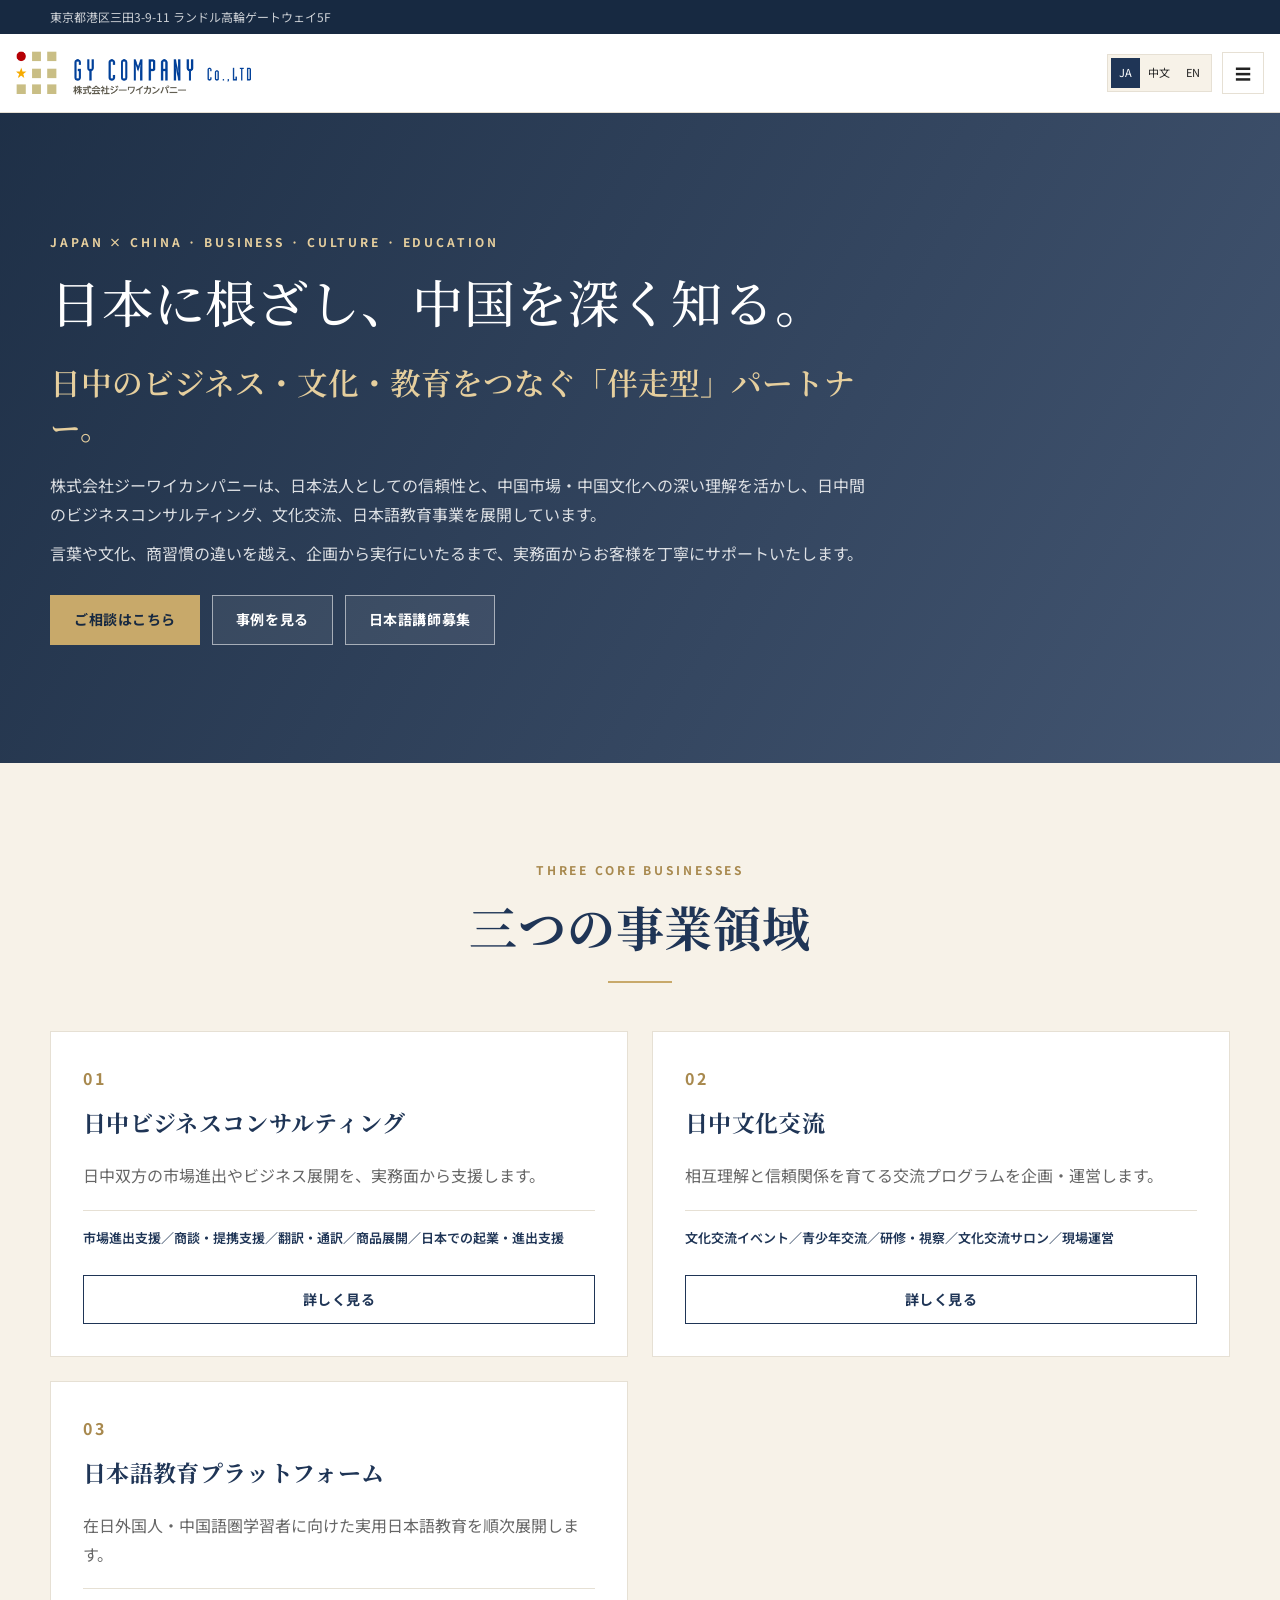
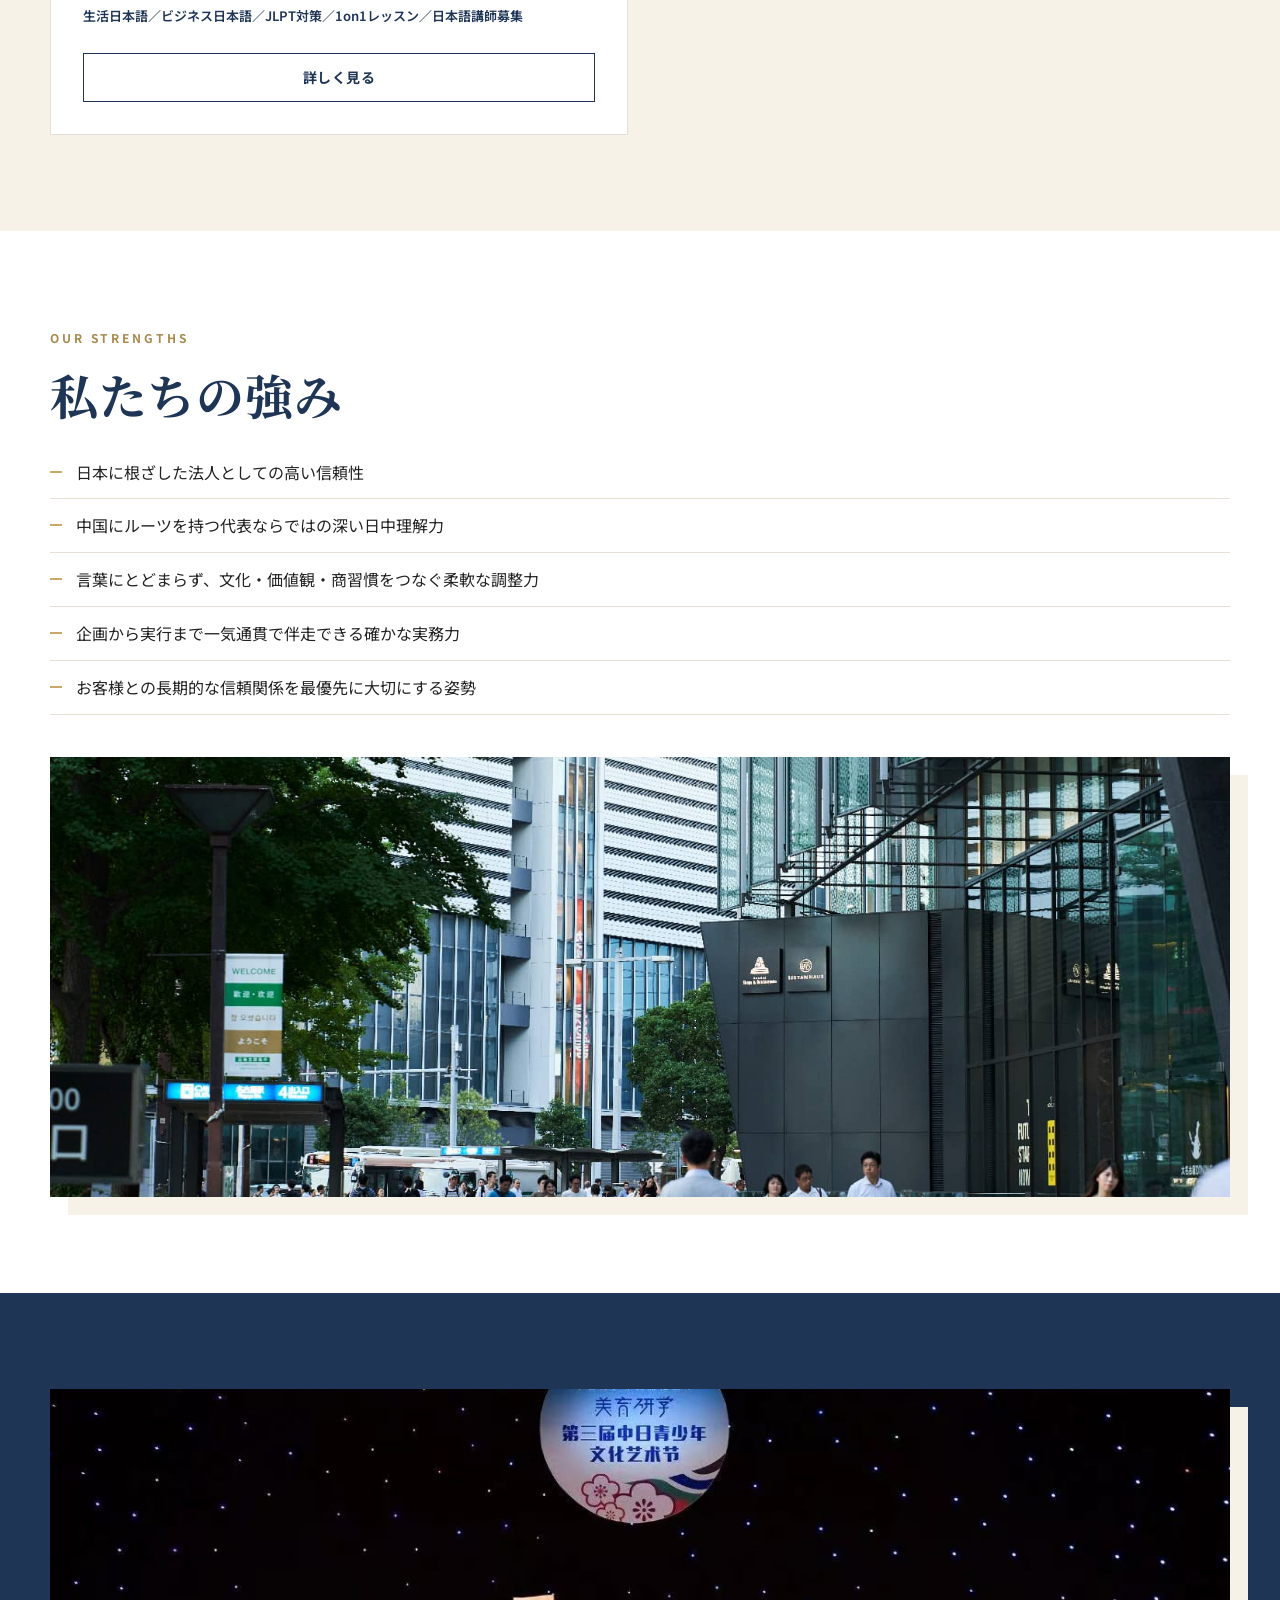
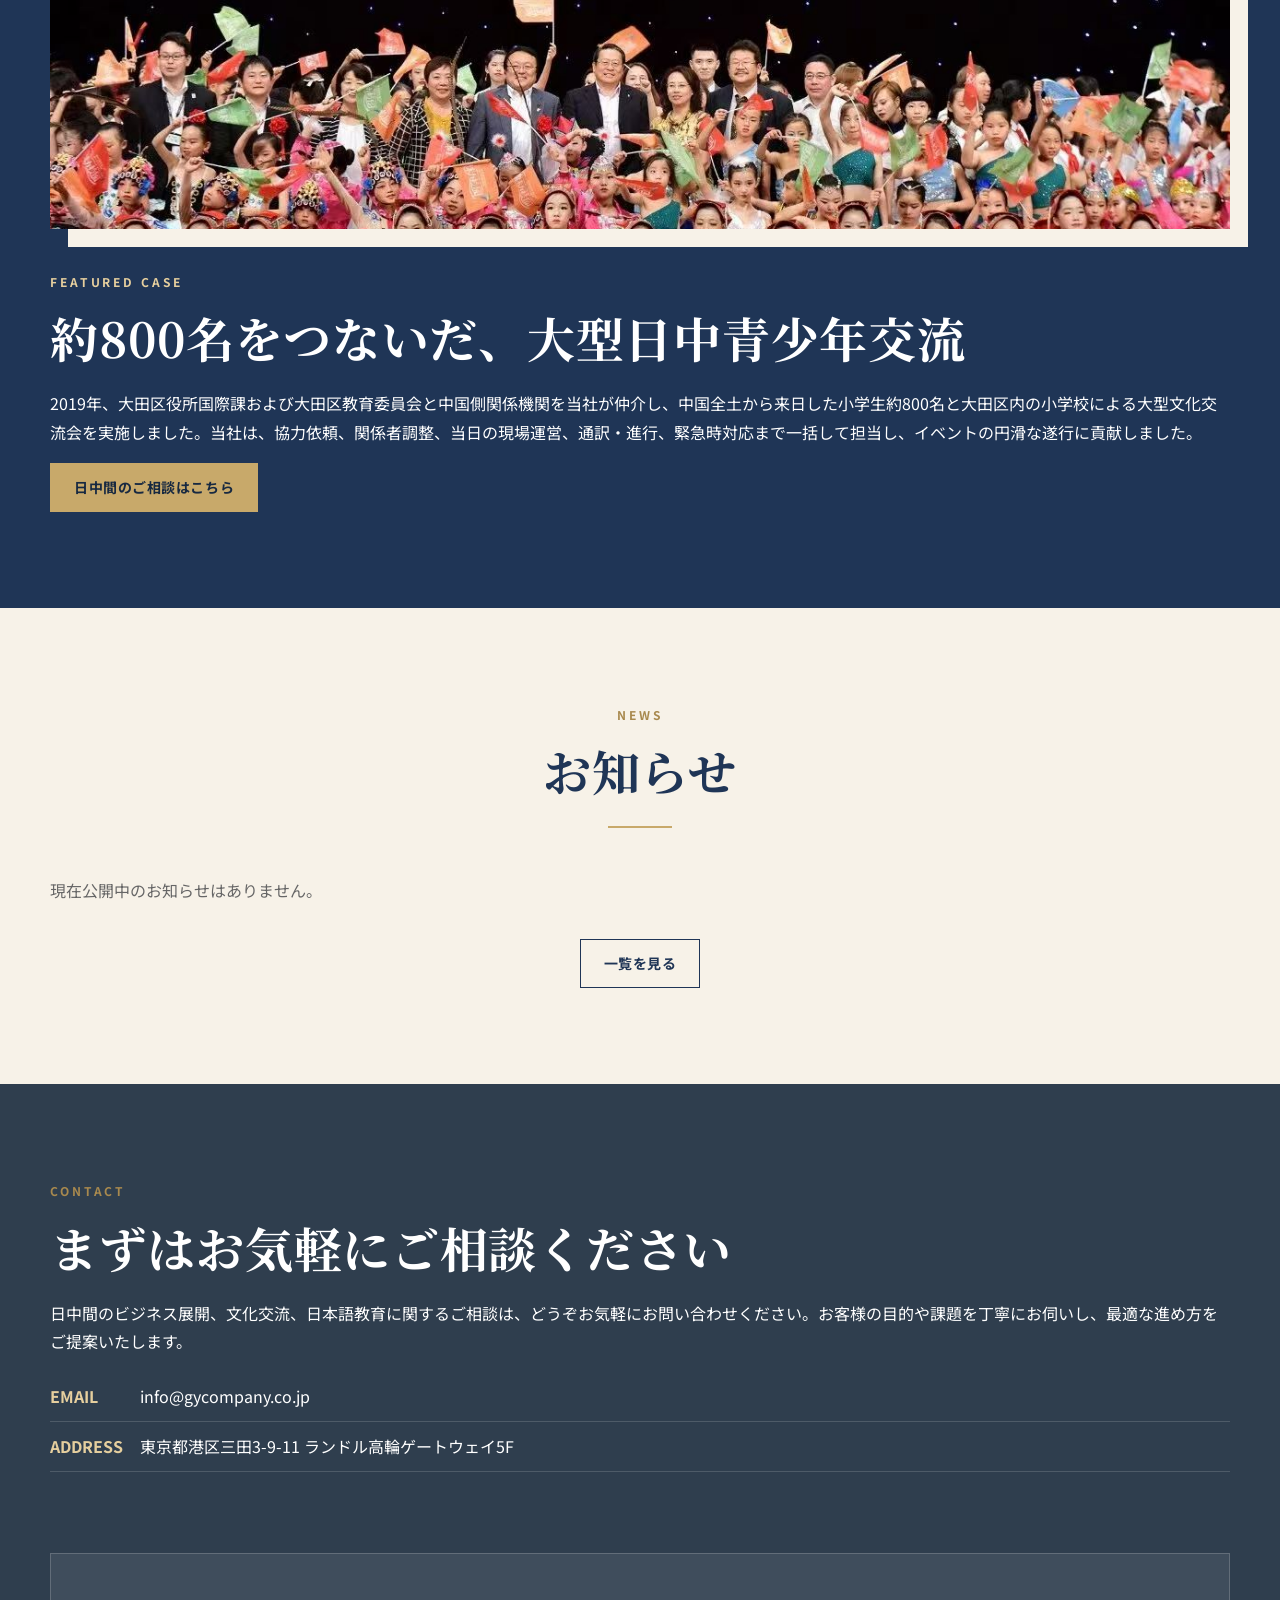
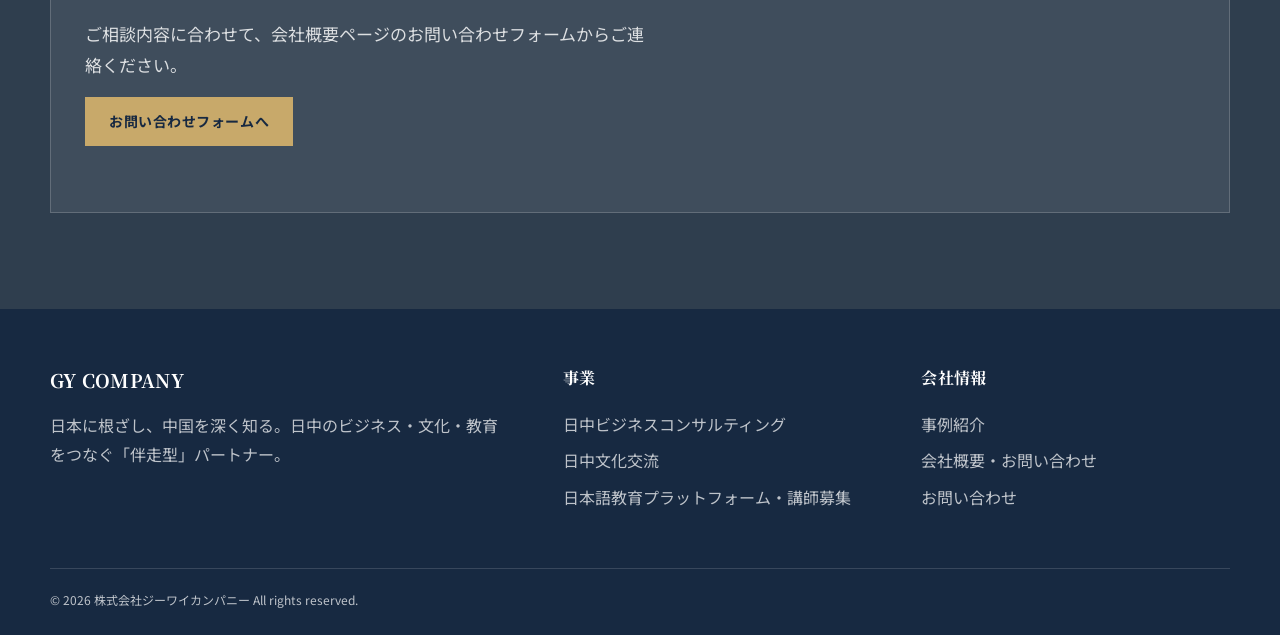
==== index.html @ 6083f7a3 "feat(全站): 实现完整新闻管理系统与后台, 重命名首页文件 1. 将原homepage.html重命名为index.html, 更新所有内部导航链接与跳转页面的链接 2. 搭建多语言新闻内容管理" ====
<!doctype html>
<html lang="ja">
<head>
  <meta charset="utf-8"><meta name="viewport" content="width=device-width,initial-scale=1">
  <meta name="description" content="株式会社ジーワイカンパニーは、日中間のビジネス、文化交流、日本語教育を企画から実行まで支援します。">
  <meta name="theme-color" content="#1f3556"><title>GY COMPANY | 日中間のビジネス・文化・教育をつなぐ</title>
  <link rel="preconnect" href="https://fonts.googleapis.com"><link rel="preconnect" href="https://fonts.gstatic.com" crossorigin>
  <link href="https://fonts.googleapis.com/css2?family=Inter:wght@400;600;700&family=Noto+Sans+JP:wght@400;500;700&family=Noto+Sans+SC:wght@400;500;700&family=Noto+Serif+JP:wght@500;600&display=swap" rel="stylesheet">
  <link rel="stylesheet" href="assets/styles.css">
</head>
<body data-lang="ja" data-page="home">
  <div data-site-header></div>

  <main>
    <section class="hero" style="--hero-image:url('https://picsum.photos/seed/japan-china-bridge-sunset/1800/1100')"><div class="container"><div class="hero-content">
      <div class="eyebrow" data-i18n="heroEyebrow">JAPAN × CHINA · BUSINESS · CULTURE · EDUCATION</div>
      <h1 class="home-hero-title" data-i18n="heroTitle">日本に根ざし、中国を深く知る。</h1>
      <p class="hero-tagline" data-i18n="heroTagline">日中のビジネス・文化・教育をつなぐ「伴走型」パートナー。</p>
      <p class="hero-copy" data-i18n="heroText1">株式会社ジーワイカンパニーは、日本法人としての信頼性と、中国市場・中国文化への深い理解を活かし、日中間のビジネスコンサルティング、文化交流、日本語教育事業を展開しています。</p>
      <p class="hero-copy" data-i18n="heroText2">言葉や文化、商習慣の違いを越え、企画から実行にいたるまで、実務面からお客様を丁寧にサポートいたします。</p>
      <div class="btn-row"><a class="btn btn-gold" href="about.html?topic=other#contact" data-i18n="heroCta1">ご相談はこちら</a><a class="btn btn-light" href="cases.html" data-i18n="heroCta2">事例を見る</a><a class="btn btn-light" href="japanese.html#recruit" data-i18n="heroCta3">日本語講師募集</a></div>
    </div></div></section>

    <section class="section section-ivory"><div class="container"><div class="section-head center reveal"><div class="eyebrow" data-i18n="businessEyebrow">THREE CORE BUSINESSES</div><h2 class="section-title" data-i18n="businessTitle">三つの事業領域</h2><div class="gold-rule"></div></div>
      <div class="grid-3"><article class="card business-card reveal"><div class="card-number">01</div><h3 data-i18n="b1Title">日中ビジネスコンサルティング</h3><p data-i18n="b1Text">日中双方の市場進出やビジネス展開を、実務面から支援します。</p><p class="business-services" data-i18n="b1Services">市場進出支援／商談・提携支援／翻訳・通訳／商品展開／日本での起業・進出支援</p><a class="btn btn-outline" href="business.html" data-i18n="learnMore">詳しく見る</a></article><article class="card business-card reveal"><div class="card-number">02</div><h3 data-i18n="b2Title">日中文化交流</h3><p data-i18n="b2Text">相互理解と信頼関係を育てる交流プログラムを企画・運営します。</p><p class="business-services" data-i18n="b2Services">文化交流イベント／青少年交流／研修・視察／文化交流サロン／現場運営</p><a class="btn btn-outline" href="culture.html" data-i18n="learnMore">詳しく見る</a></article><article class="card business-card reveal"><div class="card-number">03</div><h3 data-i18n="b3Title">日本語教育プラットフォーム</h3><p data-i18n="b3Text">在日外国人・中国語圏学習者に向けた実用日本語教育を順次展開します。</p><p class="business-services" data-i18n="b3Services">生活日本語／ビジネス日本語／JLPT対策／1on1レッスン／日本語講師募集</p><a class="btn btn-outline" href="japanese.html" data-i18n="learnMore">詳しく見る</a></article></div>
    </div></section>

    <section class="section"><div class="container split"><div class="reveal"><div class="eyebrow" data-i18n="strengthEyebrow">OUR STRENGTHS</div><h2 class="section-title" data-i18n="strengthTitle">私たちの強み</h2><ul class="feature-list"><li data-i18n="s1">日本に根ざした法人としての高い信頼性</li><li data-i18n="s2">中国にルーツを持つ代表ならではの深い日中理解力</li><li data-i18n="s3">言葉にとどまらず、文化・価値観・商習慣をつなぐ柔軟な調整力</li><li data-i18n="s4">企画から実行まで一気通貫で伴走できる確かな実務力</li><li data-i18n="s5">お客様との長期的な信頼関係を最優先に大切にする姿勢</li></ul></div><div class="media reveal" style="background-image:url('./assets/images/homepage-1.jpg')" role="img" aria-label="Cross-cultural team"></div></div></section>

    <section class="section section-navy"><div class="container split"><div class="media reveal" style="background-image:url('./assets/images/homepage-2.jpg')" role="img" aria-label="Youth exchange"></div><div class="reveal"><div class="eyebrow" data-i18n="caseEyebrow">FEATURED CASE</div><h2 class="section-title" data-i18n="caseTitle">約800名をつないだ、大型日中青少年交流</h2><p data-i18n="caseText">2019年、大田区役所国際課および大田区教育委員会と中国側関係機関を当社が仲介し、中国全土から来日した小学生約800名と大田区内の小学校による大型文化交流会を実施しました。当社は、協力依頼、関係者調整、当日の現場運営、通訳・進行、緊急時対応まで一括して担当し、イベントの円滑な遂行に貢献しました。</p><a class="btn btn-gold" href="about.html?topic=business#contact" data-i18n="consultCta">日中間のご相談はこちら</a></div></div></section>

    <section class="section section-ivory"><div class="container"><div class="section-head center reveal"><div class="eyebrow" data-i18n="newsEyebrow">NEWS</div><h2 class="section-title" data-i18n="newsTitle">お知らせ</h2><div class="gold-rule"></div></div><div class="news-grid grid-3" data-news-list data-news-limit="3"><p class="news-empty" data-i18n="newsLoading">お知らせを読み込んでいます。</p></div><div class="center news-more"><a class="btn btn-outline" href="news.html" data-i18n="newsMore">一覧を見る</a></div></div></section>
  </main>

  <section id="contact" class="section contact"><div class="container contact-grid"><div><div class="eyebrow" data-i18n="contactEyebrow">CONTACT</div><h2 class="section-title" data-i18n="contactTitle">まずはお気軽にご相談ください</h2><p data-i18n="contactLead">日中間のビジネス展開、文化交流、日本語教育に関するご相談は、どうぞお気軽にお問い合わせください。お客様の目的や課題を丁寧にお伺いし、最適な進め方をご提案いたします。</p><ul class="contact-list"><li><b>EMAIL</b>info@gycompany.co.jp</li><li><b>ADDRESS</b><span data-i18n="topAddress">東京都港区三田3-9-11 ランドル高輪ゲートウェイ5F</span></li></ul></div>
    <div class="contact-panel"><p data-i18n="homeContactPanelText">ご相談内容に合わせて、会社概要ページのお問い合わせフォームからご連絡ください。</p><a class="btn btn-gold" href="about.html?topic=other#contact" data-i18n="homeContactPanelCta">お問い合わせフォームへ</a></div>
  </div></section>

  <div data-site-footer></div>
  <script src="assets/components.js"></script><script src="assets/i18n/ja.js"></script><script src="assets/i18n/zh.js"></script><script src="assets/i18n/en.js"></script><script src="assets/app.js"></script><script src="assets/news.js"></script>
</body></html>
---- assets/styles.css ----
:root {
  --c-primary: #1f3556;
  --c-primary-2: #2f3e4e;
  --c-primary-soft: #e8edf3;
  --c-gold: #c8a96a;
  --c-gold-deep: #a8894e;
  --c-ivory: #f7f2e8;
  --c-white: #fff;
  --c-text: #222;
  --c-muted: #666;
  --c-border: #e6e0d4;
  --c-success: #39745b;
  --c-error: #a23d3d;
  --font-ja: "Noto Sans JP", "Yu Gothic", sans-serif;
  --font-zh: "Noto Sans SC", "Microsoft YaHei", sans-serif;
  --font-en: Inter, system-ui, sans-serif;
  --font-serif: "Noto Serif JP", "Yu Mincho", serif;
  --container: 1180px;
  --shadow: 0 18px 50px rgba(31, 53, 86, .11);
}

* { box-sizing: border-box; }
html { scroll-behavior: smooth; }
body { margin: 0; color: var(--c-text); background: var(--c-white); font-family: var(--font-ja); line-height: 1.8; -webkit-font-smoothing: antialiased; }
body[data-lang="zh"] { font-family: var(--font-zh); }
body[data-lang="en"] { font-family: var(--font-en); }
img, svg { display: block; max-width: 100%; }
a { color: inherit; text-decoration: none; }
button, input, select, textarea { font: inherit; }
button { color: inherit; cursor: pointer; }
h1, h2, h3, h4, p { margin-top: 0; }
h1, h2, h3, h4 { font-family: var(--font-serif); line-height: 1.35; letter-spacing: .015em; }
body[data-lang="en"] h1, body[data-lang="en"] h2, body[data-lang="en"] h3 { font-family: var(--font-en); }
.container { width: min(var(--container), calc(100% - 48px)); margin-inline: auto; }
.narrow { width: min(820px, 100%); margin-inline: auto; }
.section { padding: 96px 0; }
.section-ivory { background: var(--c-ivory); }
.section-navy { background: var(--c-primary); color: #fff; }
.section-navy h2, .section-navy h3 { color: #fff; }
.eyebrow { color: var(--c-gold-deep); font-size: 12px; font-weight: 700; letter-spacing: .24em; text-transform: uppercase; margin-bottom: 14px; }
.section-navy .eyebrow, .hero .eyebrow { color: #e6cf9e; }
.section-title { margin-bottom: 18px; color: var(--c-primary); font-size: clamp(30px, 4vw, 48px); }
.section-lead { max-width: 760px; color: var(--c-muted); font-size: 17px; }
.section-head { margin-bottom: 48px; }
.center { text-align: center; }
.center .section-lead { margin-inline: auto; }
.gold-rule { width: 64px; height: 2px; margin: 22px 0; background: var(--c-gold); }
.center .gold-rule { margin-inline: auto; }

.topbar { background: #172941; color: rgba(255,255,255,.78); font-size: 12px; }
.topbar-inner { min-height: 34px; display: flex; justify-content: space-between; align-items: center; gap: 18px; }
.nav { position: sticky; top: 0; z-index: 50; border-bottom: 1px solid var(--c-border); background: rgba(255,255,255,.95); backdrop-filter: blur(14px); }
.nav .container { width: min(1720px, calc(100% - 32px)); }
.nav-inner { height: 78px; display: flex; align-items: center; justify-content: space-between; gap: 16px; }
.nav-logo { flex: 0 0 auto; }
.nav-logo img { height: 44px; width: auto; }
.nav-menu { display: flex; align-items: center; justify-content: center; gap: clamp(10px, 1vw, 18px); flex: 1 0 auto; }
.nav-menu a { position: relative; color: var(--c-primary-2); font-size: 12px; font-weight: 600; white-space: nowrap; }
.nav-menu a::after { content: ""; position: absolute; left: 0; right: 100%; bottom: -8px; height: 2px; background: var(--c-gold); transition: right .25s; }
.nav-menu a:hover::after, .nav-menu a.active::after { right: 0; }
.nav-actions { display: flex; align-items: center; gap: 10px; flex: 0 0 auto; }
.nav-actions .btn, .lang-switch { flex: 0 0 auto; white-space: nowrap; }
.nav-cta { min-width: max-content; }
.lang-switch { display: flex; padding: 3px; border: 1px solid var(--c-border); background: var(--c-ivory); }
.lang-switch button { border: 0; background: transparent; padding: 5px 8px; font-size: 11px; }
.lang-switch button.active { color: #fff; background: var(--c-primary); }
.mobile-toggle { display: none; width: 42px; height: 42px; border: 1px solid var(--c-border); background: #fff; place-items: center; }

.btn { display: inline-flex; align-items: center; justify-content: center; gap: 10px; min-height: 48px; padding: 11px 23px; border: 1px solid transparent; font-weight: 700; font-size: 14px; letter-spacing: .04em; transition: .22s ease; }
.btn:hover { transform: translateY(-2px); }
.btn-primary { background: var(--c-primary); color: #fff; }
.btn-primary:hover { background: var(--c-primary-2); box-shadow: var(--shadow); }
.btn-gold { background: var(--c-gold); color: #172941; }
.btn-gold:hover { background: #d4b87c; }
.btn-outline { border-color: currentColor; color: var(--c-primary); background: transparent; }
.btn-light { border-color: rgba(255,255,255,.55); color: #fff; background: rgba(255,255,255,.07); }
.btn-row { display: flex; flex-wrap: wrap; gap: 12px; }

.hero { position: relative; min-height: 650px; display: grid; align-items: center; overflow: hidden; color: #fff; background: linear-gradient(120deg, rgba(23,41,65,.97), rgba(31,53,86,.84)), var(--hero-image, none) center/cover; }
.hero::after { content: ""; position: absolute; inset: 0; opacity: .12; background-image: linear-gradient(90deg, transparent 49.5%, #fff 50%, transparent 50.5%), linear-gradient(transparent 49.5%, #fff 50%, transparent 50.5%); background-size: 90px 90px; }
.hero-content { position: relative; z-index: 1; max-width: 850px; padding: 110px 0; }
.hero h1 { color: #fff; font-size: clamp(43px, 6vw, 76px); margin-bottom: 24px; font-weight: 500; }
.hero .home-hero-title { color: #fff; font-size: clamp(34px, 4vw, 52px); font-weight: 500; line-height: 1.35; }
.hero .lead { max-width: 720px; margin-bottom: 32px; color: rgba(255,255,255,.82); font-size: 18px; }
.hero-tagline { max-width: 820px; margin-bottom: 22px; color: #e6cf9e; font-family: var(--font-serif); font-size: clamp(22px, 2.4vw, 34px); font-weight: 600; line-height: 1.45; }
.hero-copy { max-width: 820px; margin-bottom: 10px; color: rgba(255,255,255,.84); font-size: 16px; }
.hero-copy + .btn-row { margin-top: 28px; }
.page-hero { min-height: 430px; }
.page-hero .hero-content { padding: 78px 0; }
.page-hero h1 { color: #fff; font-size: clamp(34px, 4vw, 52px); font-weight: 500; line-height: 1.35; }
.page-hero-subtitle { display: block; margin-top: 12px; color: #e6cf9e; font-size: clamp(22px, 2.4vw, 34px); font-weight: 600; line-height: 1.45; }
.hero-section-name { margin: -4px 0 18px; color: rgba(255,255,255,.84); font-size: 16px; font-weight: 600; }

.grid-2 { display: grid; grid-template-columns: repeat(2, minmax(0,1fr)); gap: 34px; }
.grid-3 { display: grid; grid-template-columns: repeat(3, minmax(0,1fr)); gap: 24px; }
.grid-4 { display: grid; grid-template-columns: repeat(4, minmax(0,1fr)); gap: 20px; }
.card { padding: 32px; border: 1px solid var(--c-border); background: #fff; }
.card h3 { color: var(--c-primary); font-size: 23px; }
.card p { color: var(--c-muted); }
.card-number { color: var(--c-gold-deep); font-weight: 700; letter-spacing: .16em; margin-bottom: 14px; }
.card-dark { background: var(--c-primary-2); border-color: var(--c-primary-2); color: #fff; }
.card-dark h3 { color: #fff; }
.card-dark p { color: rgba(255,255,255,.72); }
body[data-page="education"] .card { background: #fff; border-color: var(--c-border); color: var(--c-text); }
body[data-page="education"] .card h3 { color: var(--c-primary); }
body[data-page="education"] .card p, body[data-page="education"] .card .check-list li { color: var(--c-muted); }
.business-card { display: flex; flex-direction: column; }
.business-card .business-services { flex: 1; margin: 4px 0 24px; padding-top: 15px; border-top: 1px solid var(--c-border); color: var(--c-primary); font-size: 13px; font-weight: 600; line-height: 1.9; }
.business-card.card-dark .business-services { border-color: rgba(255,255,255,.18); color: #e6cf9e; }
.feature-list, .check-list { list-style: none; padding: 0; margin: 0; }
.feature-list li, .check-list li { position: relative; padding: 12px 0 12px 26px; border-bottom: 1px solid var(--c-border); }
.feature-list li::before, .check-list li::before { content: ""; position: absolute; left: 0; top: 25px; width: 12px; height: 2px; background: var(--c-gold); }
.support-list { padding: 8px 16px !important; }
.support-list li { padding: 14px 16px 14px 38px; }
.support-list li::before { left: 14px; top: 27px; }
.media { min-height: 440px; background: var(--c-primary-soft) center/cover; box-shadow: 18px 18px 0 var(--c-ivory); }
.split { display: grid; grid-template-columns: 1fr 1fr; gap: 70px; align-items: center; }
.stat-row { display: grid; grid-template-columns: repeat(4,1fr); border: 1px solid rgba(255,255,255,.22); }
.stat { padding: 28px 18px; text-align: center; border-right: 1px solid rgba(255,255,255,.22); }
.stat:last-child { border-right: 0; }
.stat strong { display: block; color: #e6cf9e; font-family: var(--font-serif); font-size: 42px; }
.timeline { counter-reset: step; }
.timeline-item { position: relative; padding: 0 0 36px 68px; }
.timeline-item::before { counter-increment: step; content: counter(step, decimal-leading-zero); position: absolute; left: 0; top: 0; width: 46px; height: 46px; display: grid; place-items: center; border-radius: 50%; color: #fff; background: var(--c-primary); font-weight: 700; }
.timeline-item::after { content: ""; position: absolute; left: 22px; top: 46px; bottom: 0; width: 1px; background: var(--c-border); }
.timeline-item:last-child::after { display: none; }
.timeline-item h3 { margin-bottom: 5px; color: var(--c-primary); }
.timeline-item p { color: var(--c-muted); }
.case-card { overflow: hidden; border: 1px solid var(--c-border); background: #fff; }
.case-image { aspect-ratio: 16/10; background: var(--c-primary-soft) center/cover; }
.case-body { padding: 28px; }
.case-body h3 { color: var(--c-primary); }
.tag { display: inline-block; margin-bottom: 13px; color: var(--c-gold-deep); font-size: 11px; font-weight: 700; letter-spacing: .16em; text-transform: uppercase; }

.case-features { display: flex; flex-direction: column; gap: 0; }
.case-feature { padding: 64px 0; }
.case-feature + .case-feature { border-top: 1px solid var(--c-border); }
.case-feature-title { margin: 6px 0 18px; color: var(--c-primary); font-size: clamp(28px, 3.2vw, 40px); line-height: 1.4; }
.case-feature-text > p { color: var(--c-muted); }
.case-feature-icons { display: grid; grid-template-columns: repeat(auto-fit, minmax(18px, 1fr)); gap: 28px 20px; margin-top: 34px; }
.case-feature-icon-item { text-align: center; }
.case-feature-icon-item .icon { width: 36px; height: 36px; margin: 0 auto 14px; color: var(--c-gold-deep); }
.case-feature-icon-item span { display: block; margin: 0 auto 12px; color: var(--c-primary); font-size: 13.5px; font-weight: 600; line-height: 1.6; }
.case-feature-icon-item::after { content: ""; display: block; width: 26px; height: 2px; margin: 0 auto; background: var(--c-gold); }
.case-feature-single { display: flex; align-items: center; gap: 20px; margin-top: 34px; }
.icon-circle { flex: 0 0 auto; width: 62px; height: 62px; display: grid; place-items: center; border: 1.5px solid var(--c-gold-deep); border-radius: 50%; }
.icon-circle .icon { width: 26px; height: 26px; margin: 0; color: var(--c-gold-deep); }
.case-feature-single p { margin: 0; color: var(--c-primary); font-size: 14.5px; font-weight: 600; line-height: 1.8; white-space: pre-line; }
.case-feature-media { position: relative; }
.case-feature-media-main { aspect-ratio: 4/3; background: var(--c-primary-soft) center/cover; box-shadow: var(--shadow); }
.case-feature-media-overlap { position: absolute; right: -26px; bottom: -34px; width: 54%; aspect-ratio: 4/3; background: var(--c-primary-soft) center/cover; border: 6px solid #fff; box-shadow: 0 20px 45px rgba(23,41,65,.25); }
.case-feature-media-grid { margin-top: 16px; display: grid; grid-template-columns: repeat(3, 1fr); gap: 16px; }
.case-feature-media-grid figure { margin: 0; }
.case-feature-media-grid .thumb { aspect-ratio: 4/3; background: var(--c-primary-soft) center/cover; }
.case-feature-media-grid figcaption { margin-top: 9px; padding: 0 2px; color: var(--c-primary); font-size: 10px; font-weight: 600; letter-spacing: -.01em; text-align: center; white-space: nowrap; overflow: hidden; text-overflow: ellipsis; }
.case-feature-quote { display: flex; align-items: center; gap: 26px; margin-top: 56px; }
.case-feature-quote .rule { flex: 1; height: 2px; background: var(--c-gold); opacity: .55; }
.case-feature-quote p { margin: 0; color: var(--c-gold); font-family: var(--font-serif); font-size: clamp(17px, 2vw, 21px); text-align: center; white-space: nowrap; }
@media (max-width: 1480px) {
  .case-feature-media-overlap { right: -12px; bottom: -22px; width: 50%; }
}
@media (max-width: 680px) {
  .case-feature { padding: 46px 0; }
  .case-feature-media-overlap { position: static; width: 100%; margin-top: 14px; border-width: 4px; }
  .case-feature-media-grid { grid-template-columns: repeat(3, 1fr); gap: 10px; }
  .case-feature-quote { flex-direction: column; gap: 14px; }
  .case-feature-quote .rule { width: 40px; height: 2px; }
  .case-feature-quote p { white-space: normal; }
}
.quote { padding: 38px; border-left: 3px solid var(--c-gold); background: var(--c-ivory); font-family: var(--font-serif); font-size: 20px; }

.message-section { position: relative; overflow: hidden; }
.message-split { align-items: stretch; }
.message-media { border-radius: 14px; overflow: hidden; box-shadow: var(--shadow); }
.message-media img { display: block; width: 100%; height: 100%; aspect-ratio: 4/5; object-fit: cover; }
.message-copy { display: flex; flex-direction: column; }
.message-section .section-title { font-size: clamp(24px, 2.6vw, 32px); margin-bottom: 12px; }
.message-quote { margin: 14px 0 18px; padding: 16px 20px; border-left: 3px solid var(--c-gold); background: var(--c-ivory); color: var(--c-primary); font-family: var(--font-serif); font-size: clamp(14.5px, 1.4vw, 16px); font-weight: 600; line-height: 1.55; white-space: pre-line; }
.message-section p { font-size: 13.5px; line-height: 1.75; }
.message-signature { display: flex; align-items: baseline; flex-wrap: wrap; gap: 12px; margin-top: 16px; padding-top: 14px; border-top: 1px solid var(--c-border); }
.message-signature .sig-org { color: var(--c-primary); font-size: 13px; letter-spacing: .04em; white-space: nowrap; }
.message-signature .sig-name { color: var(--c-primary); font-family: var(--font-serif); font-size: 20px; font-weight: 600; white-space: nowrap; }
.message-section .btn { margin-top: 14px; min-height: 38px; padding: 8px 18px; gap: 6px; font-size: 12.5px; align-self: flex-start; }
.btn-pill { border-radius: 999px; }
.message-watermark { margin-top: auto; padding-top: 14px; color: var(--c-primary); font-family: var(--font-serif); font-size: clamp(46px, 6vw, 76px); font-weight: 700; letter-spacing: .05em; line-height: 1; white-space: nowrap; overflow: hidden; user-select: none; text-align: right; }
@media (max-width: 1480px) {
  .message-media img { aspect-ratio: 16/11; }
}
@media (max-width: 680px) {
  .message-split { align-items: start; }
  .message-watermark { font-size: clamp(34px, 12vw, 52px); margin-top: 18px; }
}
.pricing-card { max-width: 760px; margin: 0 auto; padding: 40px; border: 1px solid var(--c-border); background: #fff; text-align: center; }
.pricing-tags { display: flex; flex-wrap: wrap; justify-content: center; gap: 10px; margin-bottom: 28px; }
.pricing-tags span { padding: 7px 16px; border: 1px solid var(--c-border); border-radius: 999px; color: var(--c-primary); font-size: 12.5px; font-weight: 600; }
.pricing-list { list-style: none; margin: 0 0 24px; padding: 0; text-align: left; }
.pricing-list li { display: flex; align-items: center; justify-content: space-between; gap: 16px; padding: 13px 4px; border-bottom: 1px solid var(--c-border); }
.pricing-list li span { color: var(--c-text); font-size: 14.5px; }
.pricing-list li b { color: var(--c-gold-deep); font-size: 14.5px; white-space: nowrap; }
.pricing-note { margin-bottom: 26px; color: var(--c-muted); font-size: 12.5px; }
.pricing-dialog { width: min(920px, 92vw); max-height: 90vh; padding: 0; border: 0; background: transparent; overflow: visible; }
.pricing-dialog::backdrop { background: rgba(23, 41, 65, .72); }
.pricing-dialog img { width: 100%; max-height: 86vh; object-fit: contain; background: #fff; }
.pricing-dialog-close { position: absolute; top: -18px; right: -18px; width: 38px; height: 38px; border: 0; border-radius: 50%; background: #fff; box-shadow: var(--shadow); color: var(--c-primary); font-size: 20px; line-height: 1; cursor: pointer; }
@media (max-width: 680px) {
  .pricing-card { padding: 26px 20px; }
  .pricing-dialog-close { top: -14px; right: 0; }
}
.profile-table { width: 100%; border-collapse: collapse; }
.profile-table th, .profile-table td { padding: 17px 20px; border-bottom: 1px solid var(--c-border); text-align: left; vertical-align: top; }
.profile-table th { width: 190px; color: var(--c-primary); background: var(--c-ivory); }

.contact { background: var(--c-primary-2); color: #fff; }
.contact-grid { display: grid; grid-template-columns: .9fr 1.1fr; gap: 65px; }
.contact h2 { color: #fff; }
.contact-list { list-style: none; padding: 0; }
.contact-list li { padding: 10px 0; border-bottom: 1px solid rgba(255,255,255,.15); }
.contact-list b { display: inline-block; width: 90px; color: #e6cf9e; }
.contact-form { padding: 30px; background: #fff; color: var(--c-text); }
.contact-panel { display: flex; flex-direction: column; align-items: flex-start; justify-content: center; min-height: 260px; padding: 34px; border: 1px solid rgba(255,255,255,.18); background: rgba(255,255,255,.08); }
.contact-panel p { max-width: 560px; color: rgba(255,255,255,.82); font-size: 17px; }
.form-grid { display: grid; grid-template-columns: 1fr 1fr; gap: 16px; }
.field { margin-bottom: 16px; }
.field label { display: block; margin-bottom: 5px; color: var(--c-primary); font-size: 13px; font-weight: 700; }
.field input, .field select, .field textarea { width: 100%; padding: 12px; border: 1px solid var(--c-border); background: #fff; }
.field textarea { min-height: 120px; resize: vertical; }

.news-grid { align-items: stretch; }
.news-card { height: 100%; transition: transform .22s ease, box-shadow .22s ease; }
.news-card:hover { transform: translateY(-3px); box-shadow: var(--shadow); }
.news-card a { display: flex; flex-direction: column; height: 100%; }
.news-card h3 { margin-bottom: 12px; }
.news-card p { margin-bottom: 0; }
.news-empty { grid-column: 1 / -1; margin: 0; color: var(--c-muted); }
.news-more { margin-top: 34px; }
.news-detail .tag { margin-bottom: 18px; }
.news-body { margin-top: 34px; color: var(--c-text); font-size: 16px; line-height: 2; }
.news-body p { margin-bottom: 20px; }
.news-back { margin-top: 40px; }

.footer { padding: 58px 0 24px; background: #172941; color: rgba(255,255,255,.72); }
.footer-grid { display: grid; grid-template-columns: 1.5fr 1fr 1fr; gap: 50px; }
.footer h3, .footer h4 { color: #fff; }
.footer ul { list-style: none; padding: 0; }
.footer li { margin-bottom: 8px; }
.footer a:hover { color: #e6cf9e; }
.footer-bottom { display: flex; justify-content: space-between; gap: 20px; margin-top: 40px; padding-top: 20px; border-top: 1px solid rgba(255,255,255,.14); font-size: 12px; }
.reveal { opacity: 0; transform: translateY(18px); transition: opacity .55s ease, transform .55s ease; }
.reveal.visible { opacity: 1; transform: none; }

@media (max-width: 1480px) {
  .nav-menu { display: none; position: absolute; top: 78px; left: 0; right: 0; padding: 22px 24px; background: #fff; border-bottom: 1px solid var(--c-border); flex-direction: column; align-items: flex-start; }
  .nav-menu.open { display: flex; }
  .mobile-toggle { display: grid; }
  .nav-actions .btn { display: none; }
  .grid-3, .grid-4 { grid-template-columns: repeat(2,1fr); }
  .split, .contact-grid { grid-template-columns: 1fr; }
  .split { gap: 42px; }
}
@media (max-width: 680px) {
  .container { width: min(100% - 32px, var(--container)); }
  .section { padding: 68px 0; }
  .topbar-inner span:first-child { display: none; }
  .nav-inner { height: 68px; }
  .nav-logo img { height: 40px; }
  .nav-menu { top: 68px; }
  .lang-switch button { padding: 5px 7px; }
  .hero { min-height: 590px; }
  .page-hero { min-height: 390px; }
  .hero h1 { font-size: 39px; }
  .hero .lead { font-size: 16px; }
  .grid-2, .grid-3, .grid-4, .form-grid, .stat-row, .footer-grid { grid-template-columns: 1fr; }
  .stat { border-right: 0; border-bottom: 1px solid rgba(255,255,255,.22); }
  .stat:last-child { border-bottom: 0; }
  .card { padding: 25px; }
  .media { min-height: 300px; }
  .profile-table th, .profile-table td { display: block; width: 100%; }
  .profile-table th { padding-bottom: 6px; }
  .profile-table td { padding-top: 8px; }
  .contact-form { padding: 22px; }
  .footer-bottom { flex-direction: column; }
}
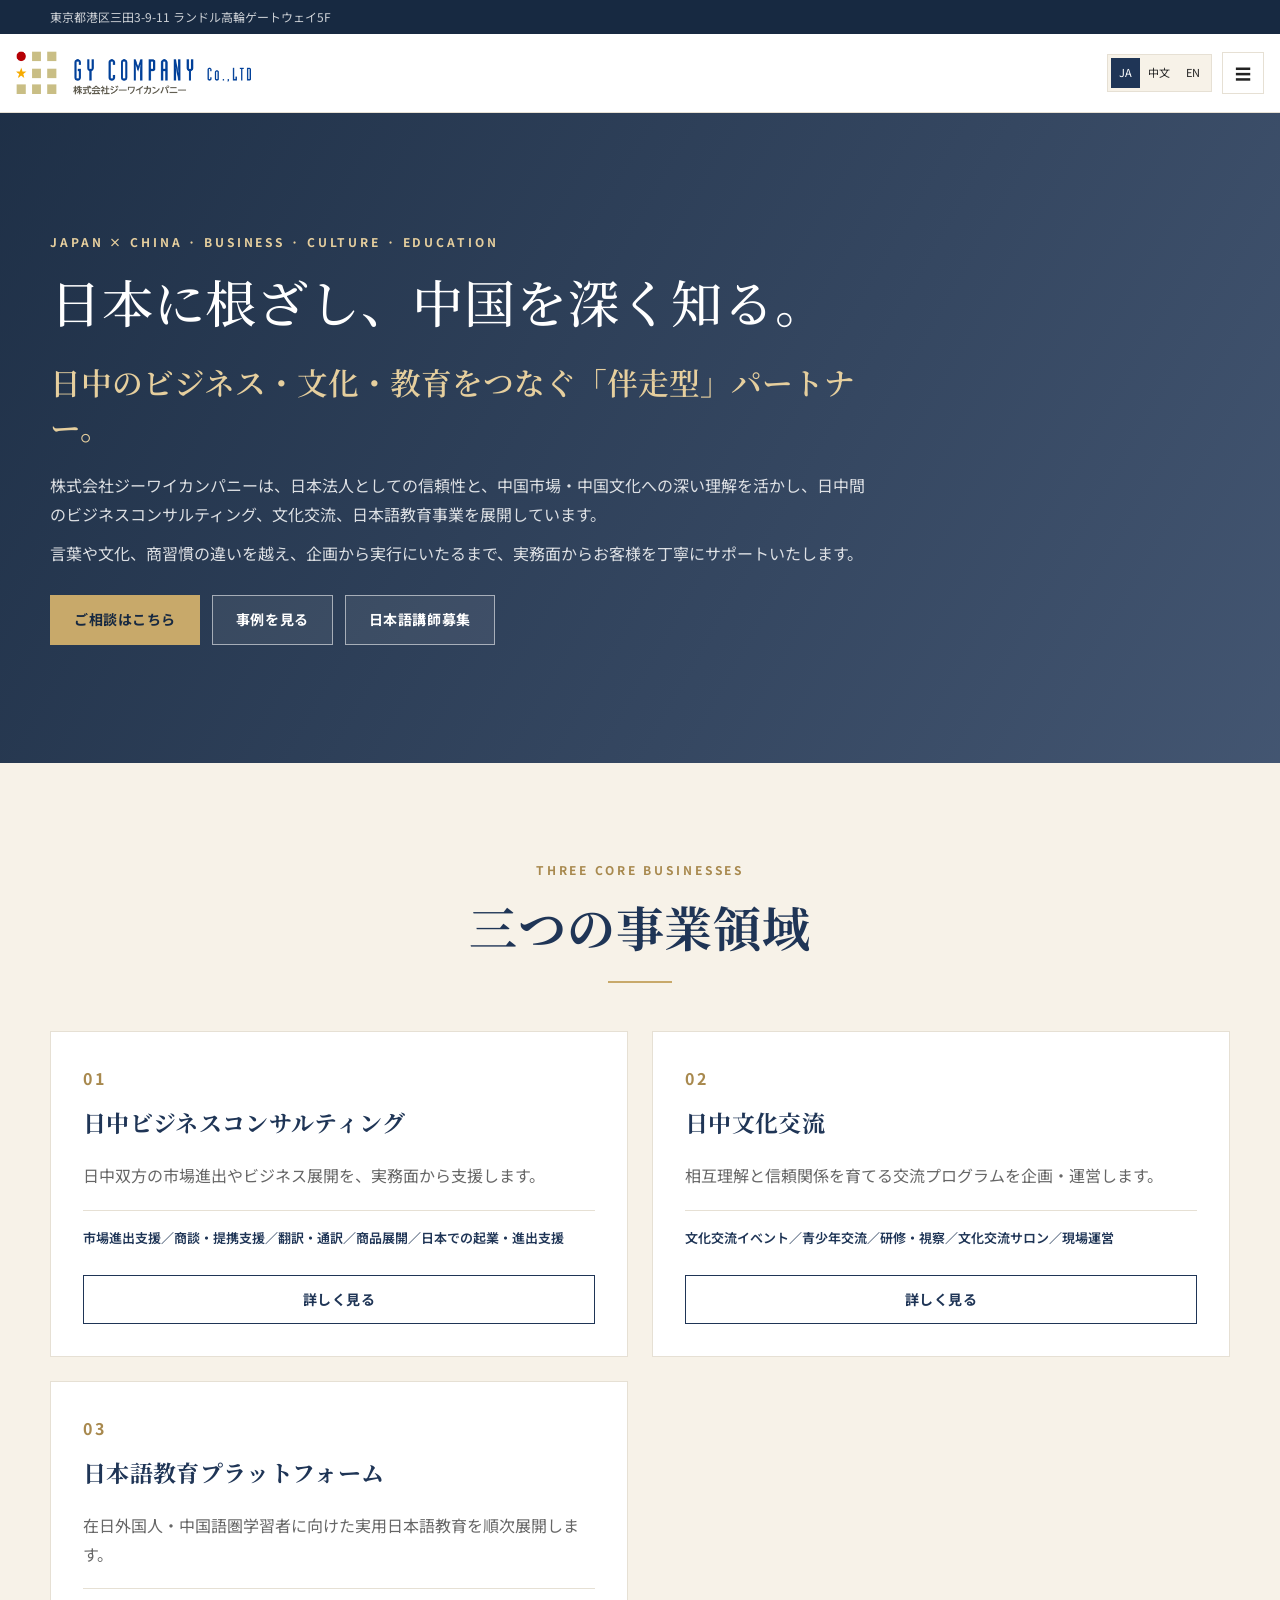
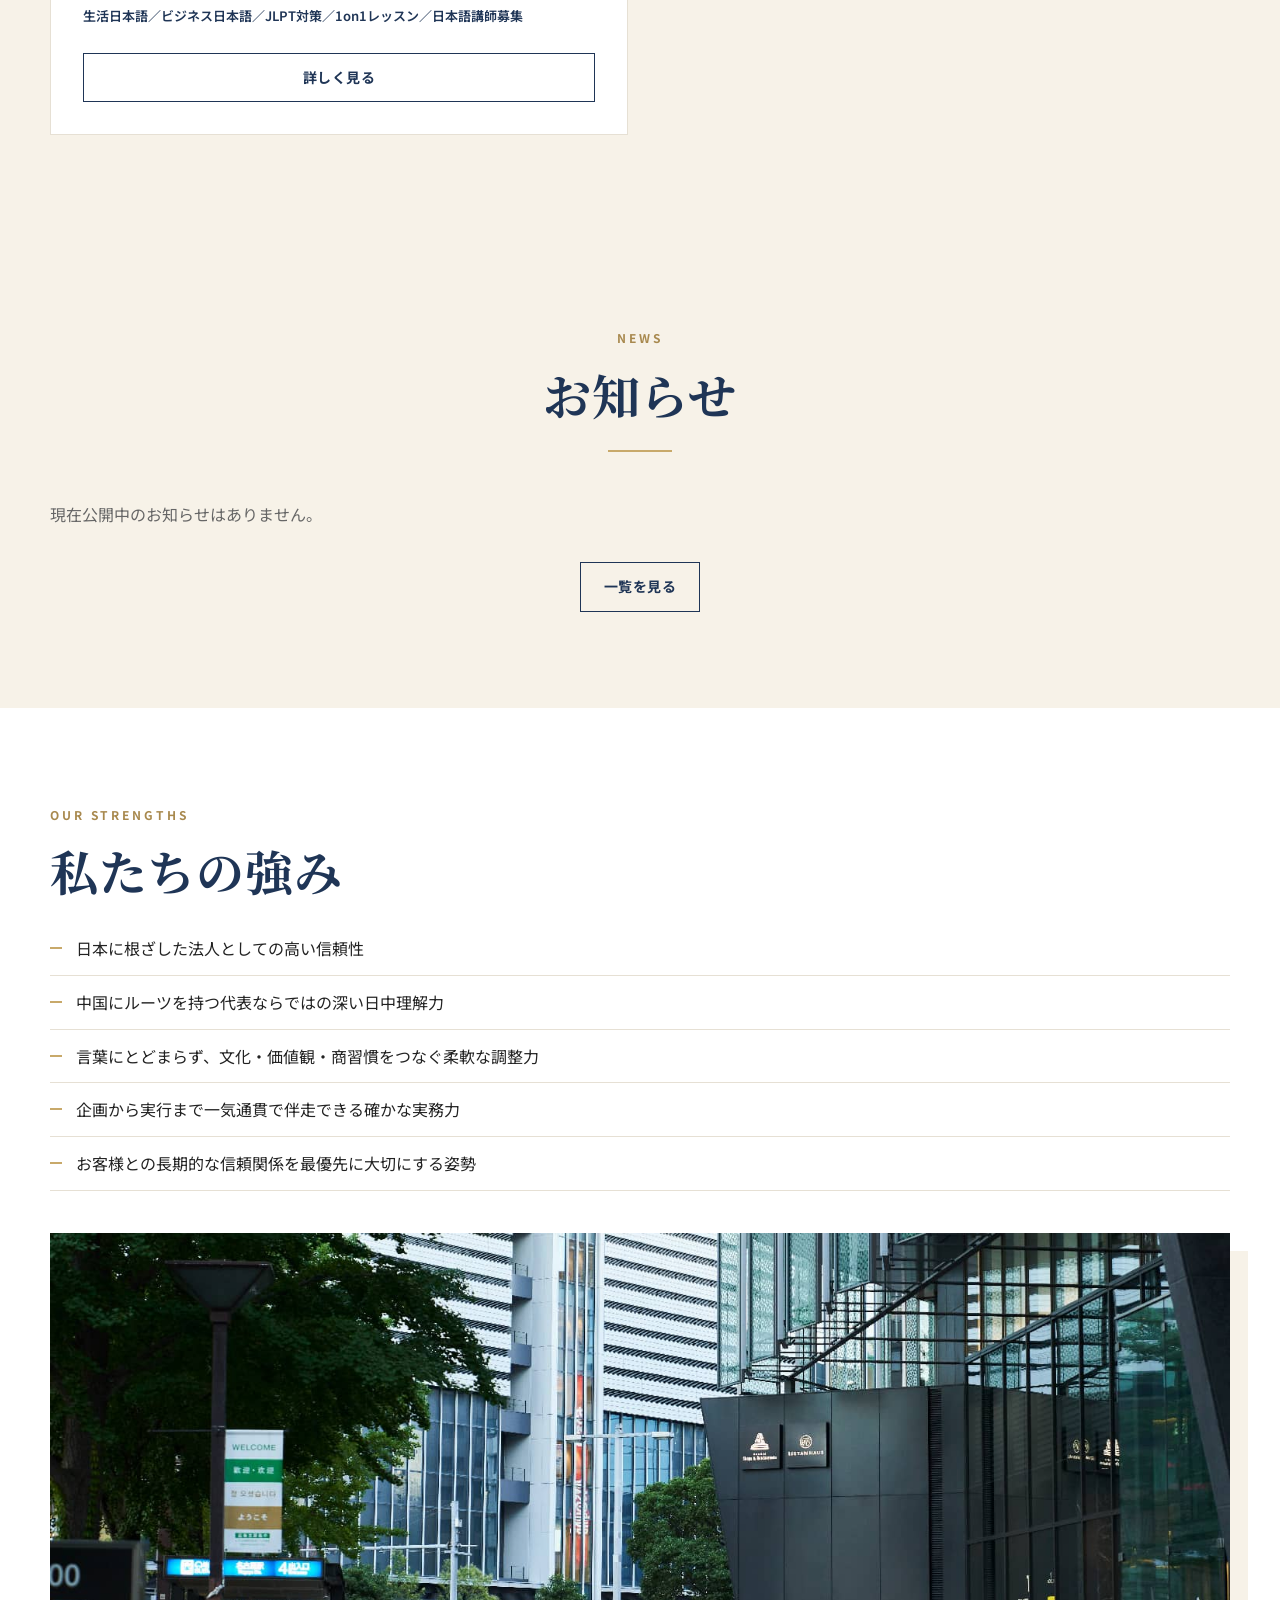
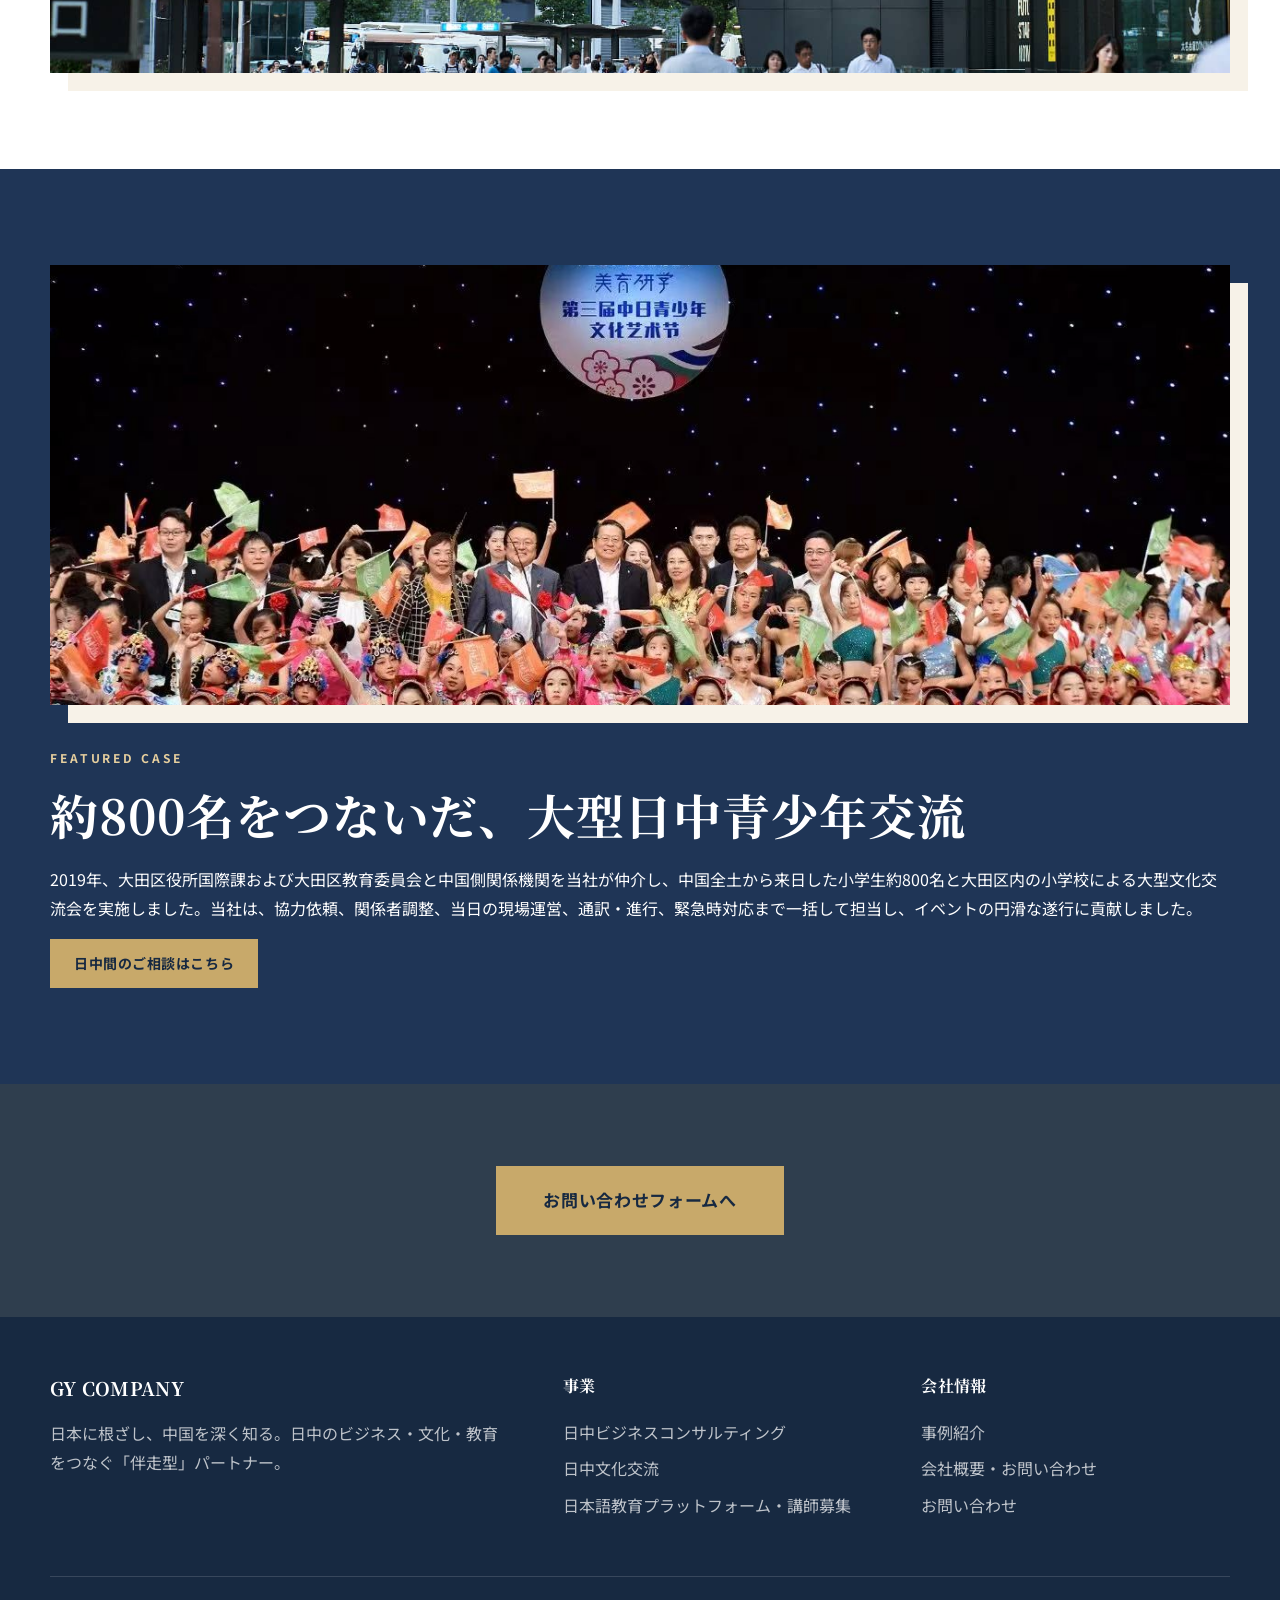
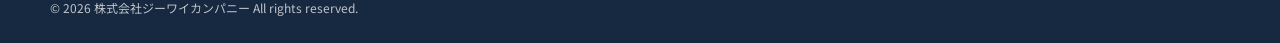
==== commit 2f54bbab: "feat(contact): 搭建完整联系表单系统并优化前端展示 - 新增后端API接口与配置文件，支持SMTP邮件发送、表单验证和提交日志记录 - 优化首页联系板块的CSS样式，调整布局展示效果 -" ====
--- a/index.html
+++ b/index.html
@@ -25,11 +25,12 @@
       <div class="grid-3"><article class="card business-card reveal"><div class="card-number">01</div><h3 data-i18n="b1Title">日中ビジネスコンサルティング</h3><p data-i18n="b1Text">日中双方の市場進出やビジネス展開を、実務面から支援します。</p><p class="business-services" data-i18n="b1Services">市場進出支援／商談・提携支援／翻訳・通訳／商品展開／日本での起業・進出支援</p><a class="btn btn-outline" href="business.html" data-i18n="learnMore">詳しく見る</a></article><article class="card business-card reveal"><div class="card-number">02</div><h3 data-i18n="b2Title">日中文化交流</h3><p data-i18n="b2Text">相互理解と信頼関係を育てる交流プログラムを企画・運営します。</p><p class="business-services" data-i18n="b2Services">文化交流イベント／青少年交流／研修・視察／文化交流サロン／現場運営</p><a class="btn btn-outline" href="culture.html" data-i18n="learnMore">詳しく見る</a></article><article class="card business-card reveal"><div class="card-number">03</div><h3 data-i18n="b3Title">日本語教育プラットフォーム</h3><p data-i18n="b3Text">在日外国人・中国語圏学習者に向けた実用日本語教育を順次展開します。</p><p class="business-services" data-i18n="b3Services">生活日本語／ビジネス日本語／JLPT対策／1on1レッスン／日本語講師募集</p><a class="btn btn-outline" href="japanese.html" data-i18n="learnMore">詳しく見る</a></article></div>
     </div></section>
 
+    <section class="section section-ivory"><div class="container"><div class="section-head center reveal"><div class="eyebrow" data-i18n="newsEyebrow">NEWS</div><h2 class="section-title" data-i18n="newsTitle">お知らせ</h2><div class="gold-rule"></div></div><div class="news-grid grid-3" data-news-list data-news-limit="3"><p class="news-empty" data-i18n="newsLoading">お知らせを読み込んでいます。</p></div><div class="center news-more"><a class="btn btn-outline" href="news.html" data-i18n="newsMore">一覧を見る</a></div></div></section>
+
     <section class="section"><div class="container split"><div class="reveal"><div class="eyebrow" data-i18n="strengthEyebrow">OUR STRENGTHS</div><h2 class="section-title" data-i18n="strengthTitle">私たちの強み</h2><ul class="feature-list"><li data-i18n="s1">日本に根ざした法人としての高い信頼性</li><li data-i18n="s2">中国にルーツを持つ代表ならではの深い日中理解力</li><li data-i18n="s3">言葉にとどまらず、文化・価値観・商習慣をつなぐ柔軟な調整力</li><li data-i18n="s4">企画から実行まで一気通貫で伴走できる確かな実務力</li><li data-i18n="s5">お客様との長期的な信頼関係を最優先に大切にする姿勢</li></ul></div><div class="media reveal" style="background-image:url('./assets/images/homepage-1.jpg')" role="img" aria-label="Cross-cultural team"></div></div></section>
 
     <section class="section section-navy"><div class="container split"><div class="media reveal" style="background-image:url('./assets/images/homepage-2.jpg')" role="img" aria-label="Youth exchange"></div><div class="reveal"><div class="eyebrow" data-i18n="caseEyebrow">FEATURED CASE</div><h2 class="section-title" data-i18n="caseTitle">約800名をつないだ、大型日中青少年交流</h2><p data-i18n="caseText">2019年、大田区役所国際課および大田区教育委員会と中国側関係機関を当社が仲介し、中国全土から来日した小学生約800名と大田区内の小学校による大型文化交流会を実施しました。当社は、協力依頼、関係者調整、当日の現場運営、通訳・進行、緊急時対応まで一括して担当し、イベントの円滑な遂行に貢献しました。</p><a class="btn btn-gold" href="about.html?topic=business#contact" data-i18n="consultCta">日中間のご相談はこちら</a></div></div></section>
 
-    <section class="section section-ivory"><div class="container"><div class="section-head center reveal"><div class="eyebrow" data-i18n="newsEyebrow">NEWS</div><h2 class="section-title" data-i18n="newsTitle">お知らせ</h2><div class="gold-rule"></div></div><div class="news-grid grid-3" data-news-list data-news-limit="3"><p class="news-empty" data-i18n="newsLoading">お知らせを読み込んでいます。</p></div><div class="center news-more"><a class="btn btn-outline" href="news.html" data-i18n="newsMore">一覧を見る</a></div></div></section>
   </main>
 
   <section id="contact" class="section contact"><div class="container contact-grid"><div><div class="eyebrow" data-i18n="contactEyebrow">CONTACT</div><h2 class="section-title" data-i18n="contactTitle">まずはお気軽にご相談ください</h2><p data-i18n="contactLead">日中間のビジネス展開、文化交流、日本語教育に関するご相談は、どうぞお気軽にお問い合わせください。お客様の目的や課題を丁寧にお伺いし、最適な進め方をご提案いたします。</p><ul class="contact-list"><li><b>EMAIL</b>info@gycompany.co.jp</li><li><b>ADDRESS</b><span data-i18n="topAddress">東京都港区三田3-9-11 ランドル高輪ゲートウェイ5F</span></li></ul></div>
--- a/assets/styles.css
+++ b/assets/styles.css
@@ -219,6 +219,12 @@
 .contact-form { padding: 30px; background: #fff; color: var(--c-text); }
 .contact-panel { display: flex; flex-direction: column; align-items: flex-start; justify-content: center; min-height: 260px; padding: 34px; border: 1px solid rgba(255,255,255,.18); background: rgba(255,255,255,.08); }
 .contact-panel p { max-width: 560px; color: rgba(255,255,255,.82); font-size: 17px; }
+body[data-page="home"] .contact { padding: 82px 0; }
+body[data-page="home"] .contact-grid { display: flex; justify-content: center; }
+body[data-page="home"] .contact-grid > div:first-child,
+body[data-page="home"] .contact-panel p { display: none; }
+body[data-page="home"] .contact-panel { min-height: 0; padding: 0; border: 0; background: transparent; align-items: center; }
+body[data-page="home"] .contact-panel .btn { min-height: 66px; padding: 18px 46px; font-size: 17px; }
 .form-grid { display: grid; grid-template-columns: 1fr 1fr; gap: 16px; }
 .field { margin-bottom: 16px; }
 .field label { display: block; margin-bottom: 5px; color: var(--c-primary); font-size: 13px; font-weight: 700; }
@@ -236,6 +242,19 @@
 .news-detail .tag { margin-bottom: 18px; }
 .news-body { margin-top: 34px; color: var(--c-text); font-size: 16px; line-height: 2; }
 .news-body p { margin-bottom: 20px; }
+.news-body h2 { margin: 34px 0 14px; color: var(--c-primary); font-size: 30px; }
+.news-body h3 { margin: 28px 0 10px; color: var(--c-primary); font-size: 23px; }
+.news-body ul, .news-body ol { margin: 0 0 22px; padding-left: 1.6em; }
+.news-body blockquote { margin: 24px 0; padding: 18px 22px; border-left: 3px solid var(--c-gold); background: var(--c-ivory); color: var(--c-primary); }
+.news-body img { max-width: 100%; height: auto; margin: 24px 0; box-shadow: var(--shadow); }
+.news-attachments { margin-top: 42px; padding-top: 26px; border-top: 1px solid var(--c-border); }
+.news-attachments h3 { color: var(--c-primary); font-size: 22px; }
+.news-attachment-list { display: grid; gap: 12px; }
+.news-attachment { display: grid; grid-template-columns: 58px 1fr; gap: 14px; align-items: center; padding: 14px; border: 1px solid var(--c-border); background: #fff; }
+.news-attachment:hover { box-shadow: var(--shadow); transform: translateY(-2px); }
+.news-attachment-kind { display: grid; place-items: center; width: 58px; height: 44px; background: var(--c-primary-soft); color: var(--c-primary); font-size: 12px; font-weight: 800; }
+.news-attachment b { display: block; color: var(--c-primary); }
+.news-attachment small { color: var(--c-muted); }
 .news-back { margin-top: 40px; }
 
 .footer { padding: 58px 0 24px; background: #172941; color: rgba(255,255,255,.72); }
